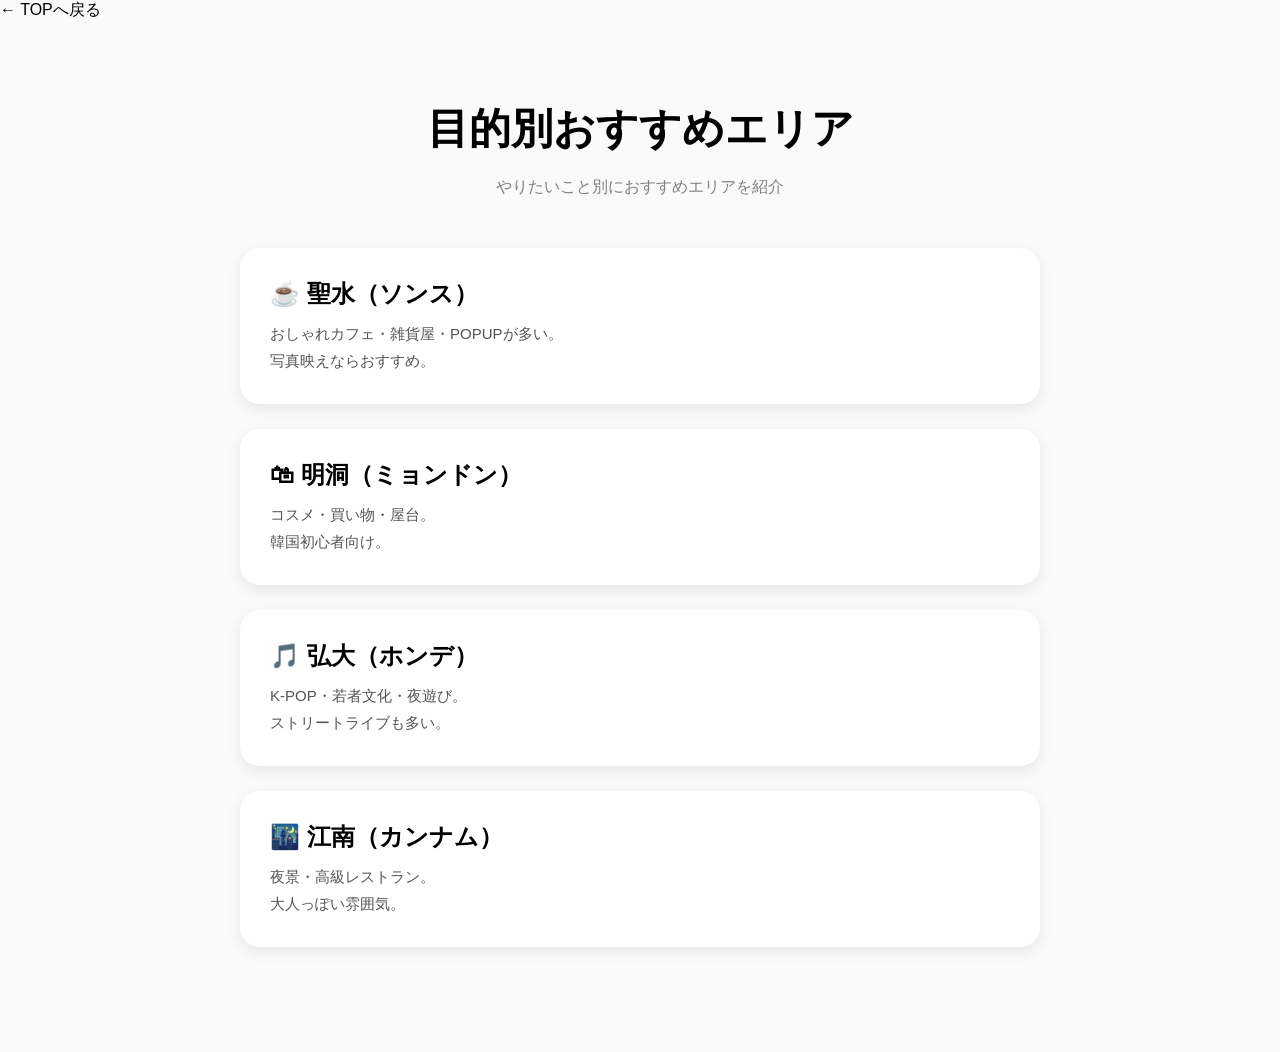
==== area.html @ 43ff1778 "Add files via upload" ====
<!DOCTYPE html>
<html lang="ja">

<head>

<meta charset="UTF-8">

<meta name="viewport"
content="width=device-width, initial-scale=1">

<title>

エリア編

</title>

<link
rel="stylesheet"
href="style.css">

</head>



<body>


<header class="top">

<a href="index.html">

← TOPへ戻る

</a>

</header>




<section class="app-section">


<h1>

目的別おすすめエリア

</h1>


<p class="sub">

やりたいこと別におすすめエリアを紹介

</p>




<a href="seongsu.html">

<div class="place">

<h2>

☕ 聖水（ソンス）

</h2>

<p>

おしゃれカフェ・雑貨屋・POPUPが多い。<br>

写真映えならおすすめ。

</p>

</div>

</a>




<a href="myeongdong.html">

<div class="place">

<h2>

🛍 明洞（ミョンドン）

</h2>

<p>

コスメ・買い物・屋台。<br>

韓国初心者向け。

</p>

</div>

</a>



<a href="hongdae.html">

<div class="place">

<h2>

🎵 弘大（ホンデ）

</h2>

<p>

K-POP・若者文化・夜遊び。<br>

ストリートライブも多い。

</p>

</div>

</a>



<a href="gangnam.html">

<div class="place">

<h2>

🌃 江南（カンナム）

</h2>

<p>

夜景・高級レストラン。<br>

大人っぽい雰囲気。

</p>

</div>

</a>


</section>



</body>

</html>
---- style.css ----
/* ===== 全体 ===== */

*{
margin:0;
padding:0;
box-sizing:border-box;
}

body{
font-family:sans-serif;
background:#fafafa;
}

a{
text-decoration:none;
color:black;
}



/* ===== ローディング ===== */

#loading{

position:fixed;

top:0;
left:0;

width:100%;
height:100vh;

background:black;

display:flex;

justify-content:center;
align-items:center;

z-index:9999;

transition:1s;

}

.loaded{

opacity:0;
visibility:hidden;

}

.logo{

color:white;

font-size:60px;

letter-spacing:8px;

animation:fade 2s;

}

@keyframes fade{

0%{
opacity:0;
transform:translateY(30px);
}

100%{
opacity:1;
transform:translateY(0);
}

}



/* ===== TOP ===== */

.hero{

height:100vh;

background-image:
url("images/top.png");

background-size:cover;

background-position:center;

background-repeat:no-repeat;

}



.overlay{

height:100%;

background:
rgba(0,0,0,.35);

display:flex;

flex-direction:column;

justify-content:center;

align-items:center;

}



.overlay h1{

color:white;

font-size:75px;

text-align:center;

line-height:1.2;

}
/* ===== 上メニュー ===== */

.top-nav{

position:absolute;

top:0;
left:0;

width:100%;

padding:35px 60px;

display:flex;

justify-content:space-between;

align-items:center;

z-index:100;

}



/* 左ロゴ */

.site-logo{

color:white;

font-size:16px;

font-weight:600;

letter-spacing:2px;

}



/* 右メニュー */

.top-nav nav{

display:flex;

justify-content:flex-end;

gap:45px;

margin-left:auto;

}



/* メニュー文字 */

.top-nav nav a{

color:white;

font-size:13px;

font-weight:400;

letter-spacing:1px;

transition:.3s;

}



.top-nav nav a:hover{

opacity:.7;

}


.logo{
font-size:18px;
letter-spacing:4px;
}
nav a{
font-size:13px;
}

/* ===== 下のボタン部分 ===== */

.contents{

padding:

100px 0;

background:#fafafa;

}



.menu{

display:grid;

grid-template-columns:
repeat(2,1fr);

gap:30px;

max-width:450px;

margin:0 auto;

}
.hero-sub{

color:white;

font-size:20px;

text-align:center;

margin-top:25px;

line-height:1.8;

opacity:.9;

}


/* ボタン */

.card{

background:white;

width:180px;

height:120px;

border-radius:18px;

display:flex;

flex-direction:column;

justify-content:center;

align-items:center;

box-shadow:
0 4px 15px rgba(0,0,0,.08);

transition:.3s;

}



.card:hover{

transform:
translateY(-5px);

}



.card .icon{

font-size:26px;

margin-bottom:10px;

}



.card h2{

font-size:15px;

font-weight:600;

text-align:center;

line-height:1.4;

}



.card p{

font-size:11px;

color:#666;

margin-top:5px;

}



/* ===== アプリページ ===== */

.app-page{

background:#fafafa;

}



.app-section{

max-width:900px;

margin:50px auto;

padding:30px;

}



.app-section h1{

font-size:42px;

text-align:center;

color:black;

}



.sub{

text-align:center;

color:gray;

margin:

20px 0 50px;

}



.app-card{

background:white;

display:flex;

align-items:center;

justify-content:
space-between;

padding:25px;

margin-bottom:25px;

border-radius:20px;

box-shadow:
0 5px 15px rgba(0,0,0,.08);

}



.app-card img{

width:70px;

height:70px;

object-fit:contain;

}



.app-card h2{

font-size:24px;
text-align:left;
}



.app-card span{

color:red;

font-size:22px;

}

.app-card{

background:white;

display:flex;

align-items:center;

padding:25px;

margin-bottom:25px;

border-radius:20px;

box-shadow:0 5px 15px rgba(0,0,0,.08);

}



/* ロゴ画像 */

.app-card img{

width:70px;

height:70px;

object-fit:contain;

margin-right:30px;

}



/* 文字部分 */

.app-text{

width:300px;

}



.app-text h2{

font-size:24px;

margin-bottom:5px;

}



.app-text p{

font-size:14px;

color:#555;

}

/* ===== エリア・注意点・知らないと損 ===== */

.place{

background:white;

padding:25px;

margin:20px auto;

max-width:800px;

border-radius:20px;

box-shadow:
0 4px 12px rgba(0,0,0,.08);

}



.place h2{

font-size:24px;

margin-bottom:10px;

}



.place p{

color:#444;

font-size:16px;

line-height:1.7;

}



/* ===== footer ===== */

footer{

padding:40px;

text-align:center;

background:white;

}

/* ===== エリア ===== */

.place{

background:white;

padding:30px;

margin-bottom:25px;

border-radius:20px;

box-shadow:
0 5px 15px rgba(0,0,0,.08);

}



.place h2{

font-size:24px;

margin-bottom:10px;

}



.place p{

font-size:16px;

line-height:1.8;

color:#555;

}
.place{

background:white;

padding:30px;

margin-bottom:25px;

border-radius:20px;

box-shadow:
0 5px 15px rgba(0,0,0,.08);

transition:.3s;

}



.place:hover{

transform:
translateY(-5px);

}



.place h2{

font-size:24px;

margin-bottom:10px;

}



.place p{

font-size:15px;

line-height:1.8;

color:#555;

}
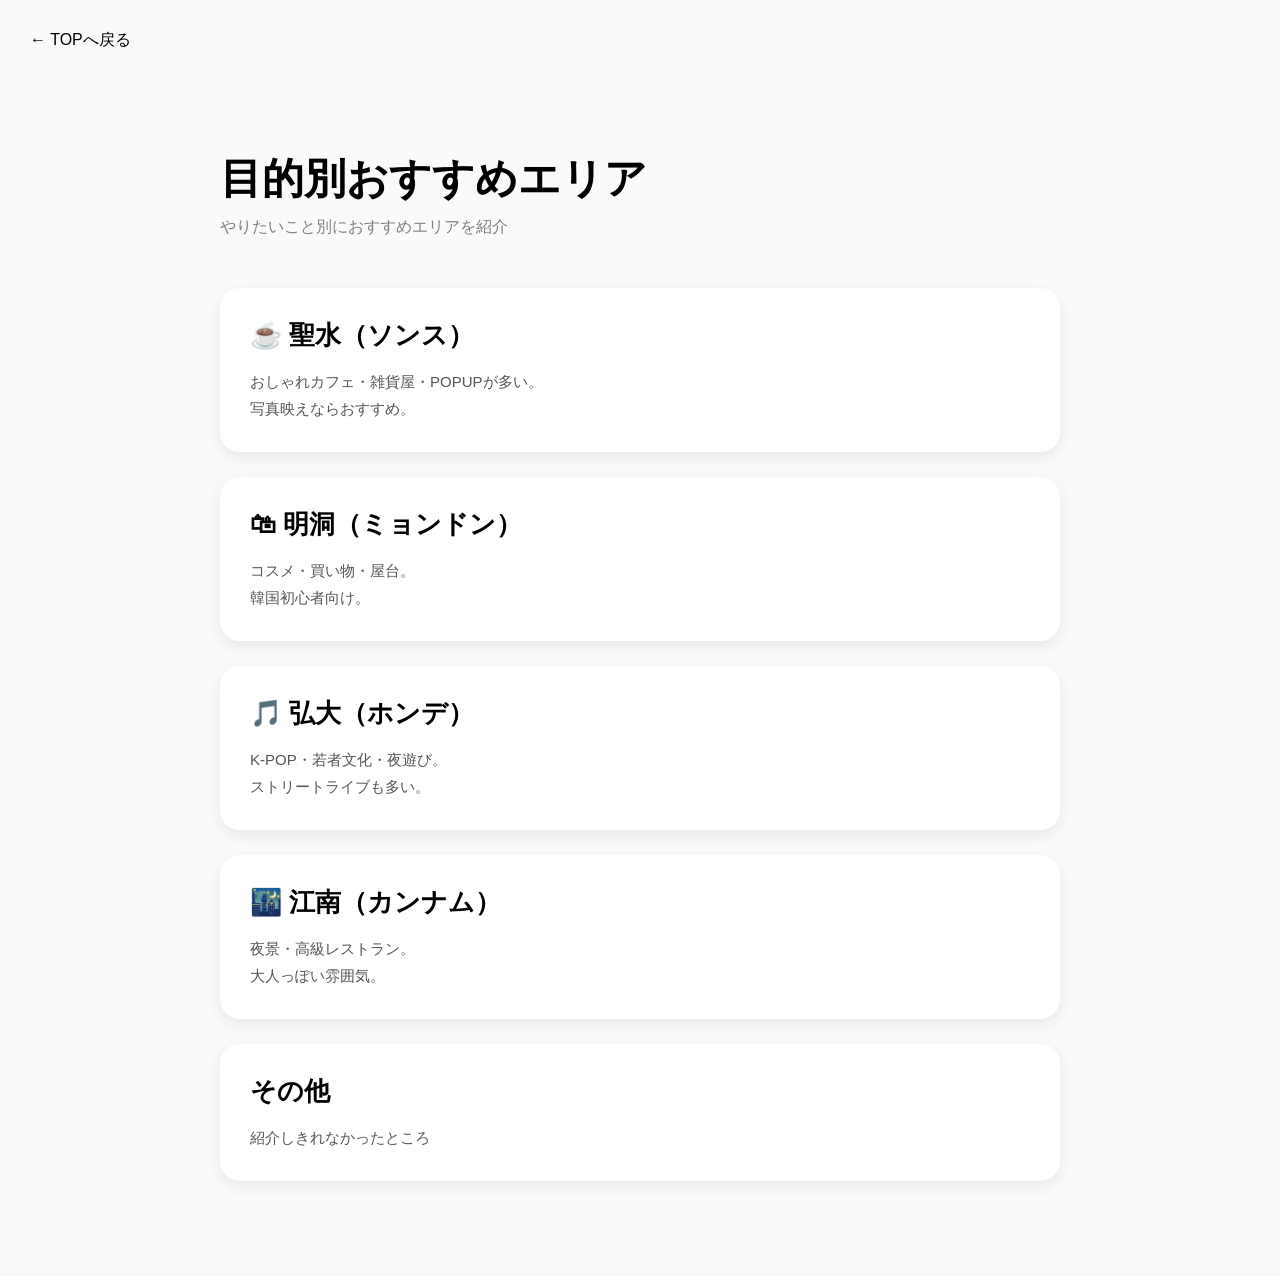
==== commit fffcd65e: "Add files via upload" ====
--- a/area.html
+++ b/area.html
@@ -153,6 +153,29 @@
 </a>
 
 
+<a href="other.html">
+
+<div class="place">
+
+<h2>
+
+その他
+
+</h2>
+
+<p>
+
+紹介しきれなかったところ<br>
+
+
+
+</p>
+
+</div>
+
+</a>
+
+
 </section>
 
 
--- a/style.css
+++ b/style.css
@@ -18,184 +18,127 @@
 
 
 
-/* ===== ローディング ===== */
-
-#loading{
-
-position:fixed;
+/* ===== TOP ===== */
+
+.hero{
+
+height:100vh;
+
+background-image:
+url("images/top.png");
+
+background-size:cover;
+
+background-position:center;
+
+background-repeat:no-repeat;
+
+}
+
+
+
+.overlay{
+
+height:100%;
+
+background:
+rgba(0,0,0,.35);
+
+display:flex;
+
+flex-direction:column;
+
+justify-content:center;
+
+align-items:center;
+
+}
+
+
+
+.overlay h1{
+
+color:white;
+
+font-size:75px;
+
+text-align:center;
+
+line-height:1.2;
+
+}
+
+
+
+.hero-sub{
+
+color:white;
+
+font-size:20px;
+
+margin-top:25px;
+
+text-align:center;
+
+line-height:1.8;
+
+}
+
+
+
+/* ===== 上メニュー ===== */
+
+.top-nav{
+
+position:absolute;
 
 top:0;
 left:0;
 
 width:100%;
-height:100vh;
-
-background:black;
+
+padding:35px 60px;
 
 display:flex;
 
-justify-content:center;
+justify-content:space-between;
+
 align-items:center;
 
-z-index:9999;
-
-transition:1s;
-
-}
-
-.loaded{
-
-opacity:0;
-visibility:hidden;
-
-}
-
-.logo{
+}
+
+
+
+.site-logo{
 
 color:white;
 
-font-size:60px;
-
-letter-spacing:8px;
-
-animation:fade 2s;
-
-}
-
-@keyframes fade{
-
-0%{
-opacity:0;
-transform:translateY(30px);
-}
-
-100%{
-opacity:1;
-transform:translateY(0);
-}
-
-}
-
-
-
-/* ===== TOP ===== */
-
-.hero{
-
-height:100vh;
-
-background-image:
-url("images/top.png");
-
-background-size:cover;
-
-background-position:center;
-
-background-repeat:no-repeat;
-
-}
-
-
-
-.overlay{
-
-height:100%;
-
-background:
-rgba(0,0,0,.35);
+font-size:16px;
+
+font-weight:600;
+
+letter-spacing:2px;
+
+}
+
+
+
+.top-nav nav{
 
 display:flex;
 
-flex-direction:column;
-
-justify-content:center;
-
-align-items:center;
-
-}
-
-
-
-.overlay h1{
+gap:40px;
+
+}
+
+
+
+.top-nav nav a{
 
 color:white;
 
-font-size:75px;
-
-text-align:center;
-
-line-height:1.2;
-
-}
-/* ===== 上メニュー ===== */
-
-.top-nav{
-
-position:absolute;
-
-top:0;
-left:0;
-
-width:100%;
-
-padding:35px 60px;
-
-display:flex;
-
-justify-content:space-between;
-
-align-items:center;
-
-z-index:100;
-
-}
-
-
-
-/* 左ロゴ */
-
-.site-logo{
-
-color:white;
-
-font-size:16px;
-
-font-weight:600;
-
-letter-spacing:2px;
-
-}
-
-
-
-/* 右メニュー */
-
-.top-nav nav{
-
-display:flex;
-
-justify-content:flex-end;
-
-gap:45px;
-
-margin-left:auto;
-
-}
-
-
-
-/* メニュー文字 */
-
-.top-nav nav a{
-
-color:white;
-
 font-size:13px;
 
-font-weight:400;
-
-letter-spacing:1px;
-
 transition:.3s;
 
 }
@@ -209,23 +152,12 @@
 }
 
 
-.logo{
-font-size:18px;
-letter-spacing:4px;
-}
-nav a{
-font-size:13px;
-}
-
-/* ===== 下のボタン部分 ===== */
+
+/* ===== TOPボタン ===== */
 
 .contents{
 
-padding:
-
-100px 0;
-
-background:#fafafa;
+padding:100px 0;
 
 }
 
@@ -242,45 +174,37 @@
 
 max-width:450px;
 
-margin:0 auto;
-
-}
-.hero-sub{
-
-color:white;
-
-font-size:20px;
+margin:auto;
+
+}
+
+
+
+.card{
+
+background:white;
+
+width:180px;
+
+height:120px;
+
+border-radius:20px;
+
+display:flex;
+
+justify-content:center;
+
+align-items:center;
 
 text-align:center;
 
-margin-top:25px;
-
-line-height:1.8;
-
-opacity:.9;
-
-}
-
-
-/* ボタン */
-
-.card{
-
-background:white;
-
-width:180px;
-
-height:120px;
-
-border-radius:18px;
-
-display:flex;
-
-flex-direction:column;
-
-justify-content:center;
-
-align-items:center;
+font-size:12px;
+
+font-weight:500;
+
+line-height:1.5;
+
+letter-spacing:.5px;
 
 box-shadow:
 0 4px 15px rgba(0,0,0,.08);
@@ -300,9 +224,41 @@
 
 
 
-.card .icon{
-
-font-size:26px;
+/* ===== ページ共通 ===== */
+
+.top{
+
+padding:30px;
+
+}
+
+
+
+.top a{
+
+font-size:16px;
+
+}
+
+
+
+.app-section{
+
+max-width:900px;
+
+margin:40px auto;
+
+padding:30px;
+
+}
+
+
+
+.app-section h1{
+
+font-size:42px;
+
+text-align:left;
 
 margin-bottom:10px;
 
@@ -310,79 +266,17 @@
 
 
 
-.card h2{
-
-font-size:15px;
-
-font-weight:600;
-
-text-align:center;
-
-line-height:1.4;
-
-}
-
-
-
-.card p{
-
-font-size:11px;
-
-color:#666;
-
-margin-top:5px;
-
-}
-
-
-
-/* ===== アプリページ ===== */
-
-.app-page{
-
-background:#fafafa;
-
-}
-
-
-
-.app-section{
-
-max-width:900px;
-
-margin:50px auto;
-
-padding:30px;
-
-}
-
-
-
-.app-section h1{
-
-font-size:42px;
-
-text-align:center;
-
-color:black;
-
-}
-
-
-
 .sub{
 
-text-align:center;
-
 color:gray;
 
-margin:
-
-20px 0 50px;
-
-}
-
-
+margin-bottom:50px;
+
+}
+
+
+
+/* ===== アプリ ===== */
 
 .app-card{
 
@@ -416,146 +310,53 @@
 
 object-fit:contain;
 
-}
-
-
-
-.app-card h2{
+margin-right:30px;
+
+}
+
+
+
+.app-text{
+
+width:350px;
+
+}
+
+
+
+.app-text h2{
 
 font-size:24px;
-text-align:left;
+
+margin-bottom:8px;
+
+}
+
+
+
+.app-text p{
+
+font-size:14px;
+
+line-height:1.7;
+
+color:#555;
+
 }
 
 
 
 .app-card span{
 
+font-size:22px;
+
 color:red;
 
-font-size:22px;
-
-}
-
-.app-card{
-
-background:white;
-
-display:flex;
-
-align-items:center;
-
-padding:25px;
-
-margin-bottom:25px;
-
-border-radius:20px;
-
-box-shadow:0 5px 15px rgba(0,0,0,.08);
-
-}
-
-
-
-/* ロゴ画像 */
-
-.app-card img{
-
-width:70px;
-
-height:70px;
-
-object-fit:contain;
-
-margin-right:30px;
-
-}
-
-
-
-/* 文字部分 */
-
-.app-text{
-
-width:300px;
-
-}
-
-
-
-.app-text h2{
-
-font-size:24px;
-
-margin-bottom:5px;
-
-}
-
-
-
-.app-text p{
-
-font-size:14px;
-
-color:#555;
-
-}
-
-/* ===== エリア・注意点・知らないと損 ===== */
-
-.place{
-
-background:white;
-
-padding:25px;
-
-margin:20px auto;
-
-max-width:800px;
-
-border-radius:20px;
-
-box-shadow:
-0 4px 12px rgba(0,0,0,.08);
-
-}
-
-
-
-.place h2{
-
-font-size:24px;
-
-margin-bottom:10px;
-
-}
-
-
-
-.place p{
-
-color:#444;
-
-font-size:16px;
-
-line-height:1.7;
-
-}
-
-
-
-/* ===== footer ===== */
-
-footer{
-
-padding:40px;
-
-text-align:center;
-
-background:white;
-
-}
-
-/* ===== エリア ===== */
+}
+
+
+
+/* ===== エリア・スポット ===== */
 
 .place{
 
@@ -570,15 +371,26 @@
 box-shadow:
 0 5px 15px rgba(0,0,0,.08);
 
+transition:.3s;
+
+}
+
+
+
+.place:hover{
+
+transform:
+translateY(-5px);
+
 }
 
 
 
 .place h2{
 
-font-size:24px;
-
-margin-bottom:10px;
+font-size:26px;
+
+margin-bottom:15px;
 
 }
 
@@ -586,18 +398,78 @@
 
 .place p{
 
-font-size:16px;
+font-size:15px;
 
 line-height:1.8;
 
 color:#555;
 
 }
-.place{
+
+
+
+
+/* ===== 写真 ===== */
+
+.spot-img{
+
+width:220px;
+/* 少し大きく */
+
+height:160px;
+
+object-fit:cover;
+
+border-radius:15px;
+
+margin:
+15px 15px 0 0;
+
+display:inline-block;
+
+transition:.3s;
+
+}
+
+
+
+.spot-img:hover{
+
+transform:
+scale(1.03);
+
+}
+.map-link{
+
+color:#2db400;
+/* Naverっぽい緑 */
+
+font-weight:600;
+
+}
+
+
+
+.map-link:hover{
+
+text-decoration:underline;
+
+}
+
+/* ===== アプリ ===== */
+
+.app-card{
 
 background:white;
 
-padding:30px;
+display:flex;
+
+align-items:center;
+
+justify-content:
+space-between;
+
+padding:25px;
 
 margin-bottom:25px;
 
@@ -606,37 +478,61 @@
 box-shadow:
 0 5px 15px rgba(0,0,0,.08);
 
-transition:.3s;
-
-}
-
-
-
-.place:hover{
-
-transform:
-translateY(-5px);
-
-}
-
-
-
-.place h2{
+}
+
+
+
+.app-card img{
+
+width:70px;
+
+height:70px;
+
+object-fit:contain;
+
+margin-right:30px;
+
+}
+
+
+
+.app-text{
+
+width:350px;
+
+}
+
+
+
+.app-text h2{
 
 font-size:24px;
 
-margin-bottom:10px;
-
-}
-
-
-
-.place p{
-
-font-size:15px;
-
-line-height:1.8;
+margin-bottom:8px;
+
+}
+
+
+
+.app-text p{
+
+font-size:14px;
+
+line-height:1.7;
 
 color:#555;
 
-}+}
+
+
+
+.app-card span{
+
+font-size:22px;
+
+color:red;
+
+}
+
+
+
